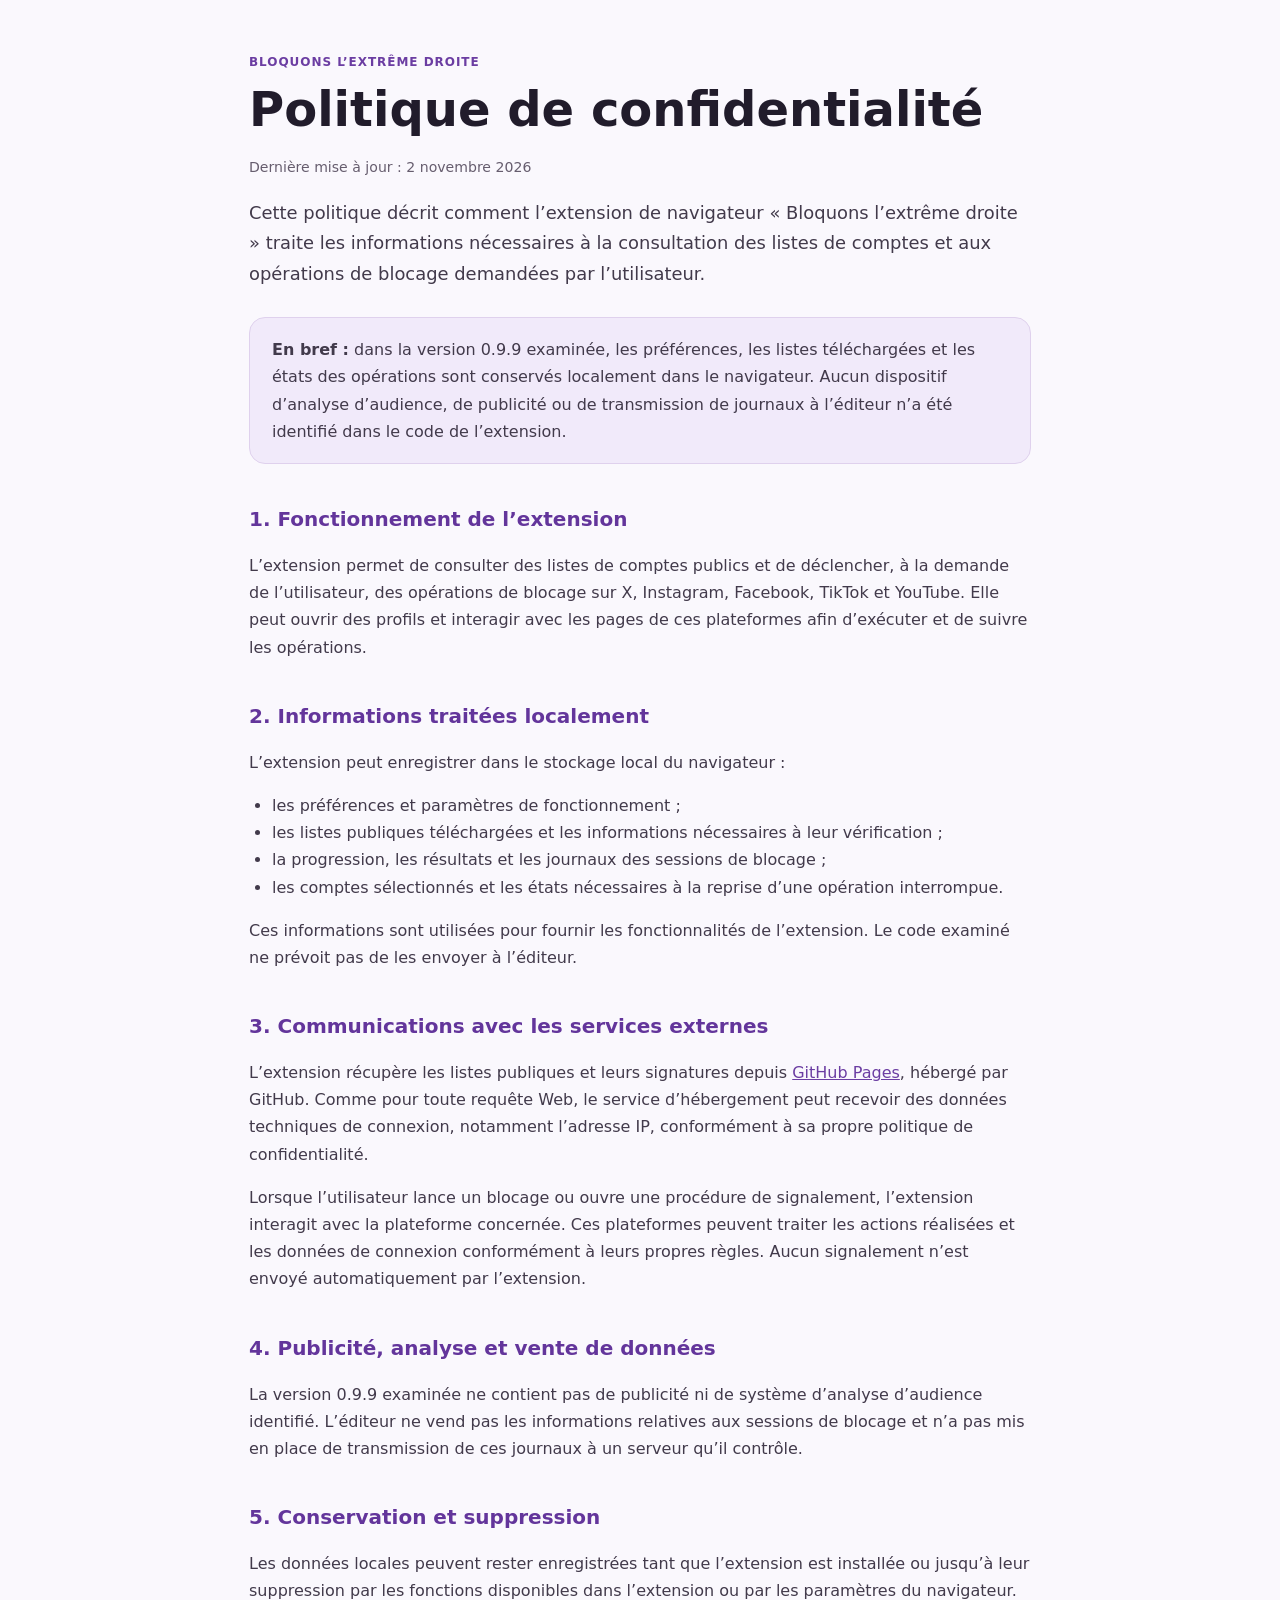
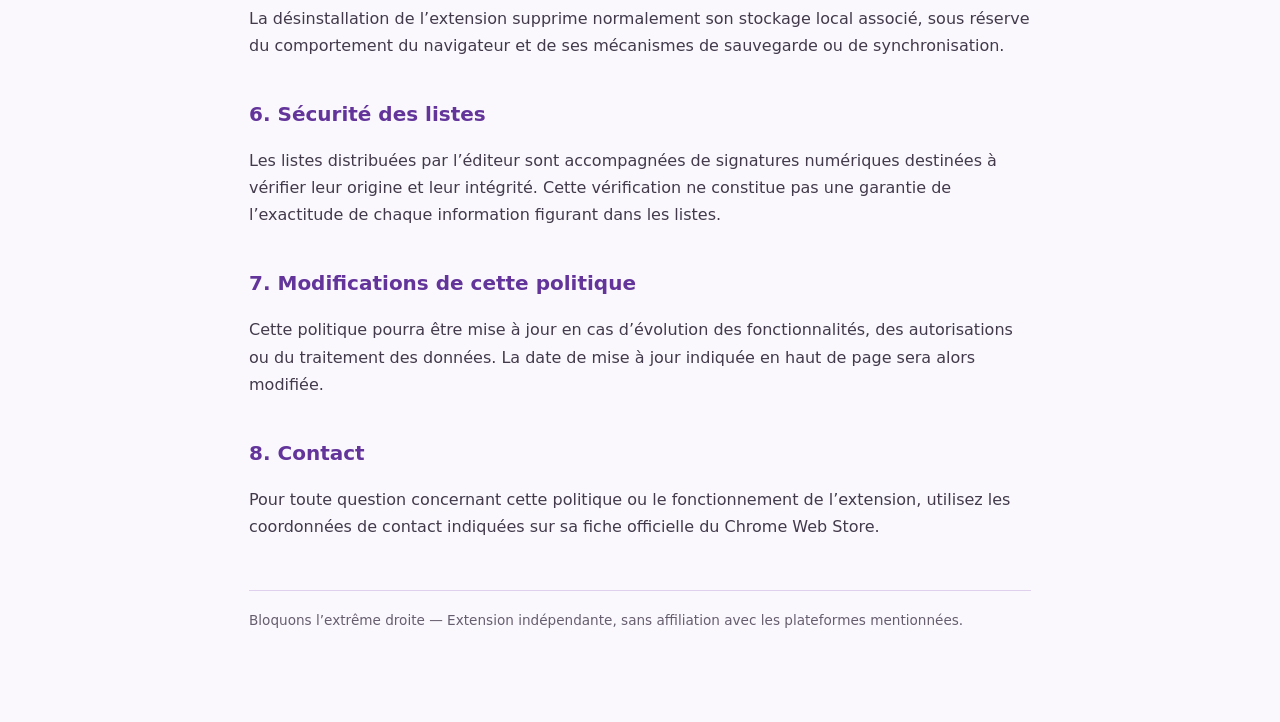
==== politique-de-confidentialite.html @ e849aea5 "Ajout de la politique de confidentialite" ====
<!doctype html>
<html lang="fr">
<head>
<meta charset="utf-8"><meta name="viewport" content="width=device-width, initial-scale=1">
<meta name="color-scheme" content="dark light">
<title>Politique de confidentialité — Bloquons l’extrême droite</title>
<style>
:root{font-family:system-ui,-apple-system,Segoe UI,Roboto,sans-serif;color-scheme:dark;background:#121118;color:#f3f0fa}*{box-sizing:border-box}body{margin:0;line-height:1.7}main{max-width:830px;margin:0 auto;padding:52px 24px 90px}h1{font-size:clamp(2rem,5vw,3rem);line-height:1.16;margin:10px 0 18px}h2{font-size:1.25rem;margin:38px 0 10px;color:#d0b5ff}p,li{color:#d7d2e0}a{color:#c6a3ff}ul{padding-left:23px}.eyebrow{color:#c6a3ff;font-weight:700;letter-spacing:.08em;text-transform:uppercase;font-size:.75rem}.lead{font-size:1.12rem}.meta{color:#a7a0b2;font-size:.88rem}.panel{background:#211d2b;border:1px solid #393046;border-radius:16px;padding:18px 22px;margin-top:28px}.panel p{margin:0}footer{border-top:1px solid #393046;margin-top:50px;padding-top:18px;color:#a7a0b2;font-size:.85rem}@media(prefers-color-scheme:light){:root{background:#faf8fd;color:#211c2b}p,li{color:#423a4b}.meta,footer{color:#665d6e}.panel{background:#f1eafa;border-color:#dfd1ed}footer{border-color:#dfd1ed}h2{color:#63359b}a,.eyebrow{color:#6b3da2}}
</style>
</head>
<body><main>
<div class="eyebrow">Bloquons l’extrême droite</div>
<h1>Politique de confidentialité</h1>
<p class="meta">Dernière mise à jour : 2 novembre 2026</p>
<p class="lead">Cette politique décrit comment l’extension de navigateur « Bloquons l’extrême droite » traite les informations nécessaires à la consultation des listes de comptes et aux opérations de blocage demandées par l’utilisateur.</p>
<div class="panel"><p><strong>En bref :</strong> dans la version 0.9.9 examinée, les préférences, les listes téléchargées et les états des opérations sont conservés localement dans le navigateur. Aucun dispositif d’analyse d’audience, de publicité ou de transmission de journaux à l’éditeur n’a été identifié dans le code de l’extension.</p></div>
<h2>1. Fonctionnement de l’extension</h2>
<p>L’extension permet de consulter des listes de comptes publics et de déclencher, à la demande de l’utilisateur, des opérations de blocage sur X, Instagram, Facebook, TikTok et YouTube. Elle peut ouvrir des profils et interagir avec les pages de ces plateformes afin d’exécuter et de suivre les opérations.</p>
<h2>2. Informations traitées localement</h2>
<p>L’extension peut enregistrer dans le stockage local du navigateur :</p>
<ul><li>les préférences et paramètres de fonctionnement ;</li><li>les listes publiques téléchargées et les informations nécessaires à leur vérification ;</li><li>la progression, les résultats et les journaux des sessions de blocage ;</li><li>les comptes sélectionnés et les états nécessaires à la reprise d’une opération interrompue.</li></ul>
<p>Ces informations sont utilisées pour fournir les fonctionnalités de l’extension. Le code examiné ne prévoit pas de les envoyer à l’éditeur.</p>
<h2>3. Communications avec les services externes</h2>
<p>L’extension récupère les listes publiques et leurs signatures depuis <a href="https://tomus45.github.io/bloquons-listes/blocklists/index.json">GitHub Pages</a>, hébergé par GitHub. Comme pour toute requête Web, le service d’hébergement peut recevoir des données techniques de connexion, notamment l’adresse IP, conformément à sa propre politique de confidentialité.</p>
<p>Lorsque l’utilisateur lance un blocage ou ouvre une procédure de signalement, l’extension interagit avec la plateforme concernée. Ces plateformes peuvent traiter les actions réalisées et les données de connexion conformément à leurs propres règles. Aucun signalement n’est envoyé automatiquement par l’extension.</p>
<h2>4. Publicité, analyse et vente de données</h2>
<p>La version 0.9.9 examinée ne contient pas de publicité ni de système d’analyse d’audience identifié. L’éditeur ne vend pas les informations relatives aux sessions de blocage et n’a pas mis en place de transmission de ces journaux à un serveur qu’il contrôle.</p>
<h2>5. Conservation et suppression</h2>
<p>Les données locales peuvent rester enregistrées tant que l’extension est installée ou jusqu’à leur suppression par les fonctions disponibles dans l’extension ou par les paramètres du navigateur. La désinstallation de l’extension supprime normalement son stockage local associé, sous réserve du comportement du navigateur et de ses mécanismes de sauvegarde ou de synchronisation.</p>
<h2>6. Sécurité des listes</h2>
<p>Les listes distribuées par l’éditeur sont accompagnées de signatures numériques destinées à vérifier leur origine et leur intégrité. Cette vérification ne constitue pas une garantie de l’exactitude de chaque information figurant dans les listes.</p>
<h2>7. Modifications de cette politique</h2>
<p>Cette politique pourra être mise à jour en cas d’évolution des fonctionnalités, des autorisations ou du traitement des données. La date de mise à jour indiquée en haut de page sera alors modifiée.</p>
<h2>8. Contact</h2>
<p>Pour toute question concernant cette politique ou le fonctionnement de l’extension, utilisez les coordonnées de contact indiquées sur sa fiche officielle du Chrome Web Store.</p>
<footer>Bloquons l’extrême droite — Extension indépendante, sans affiliation avec les plateformes mentionnées.</footer>
</main></body></html>
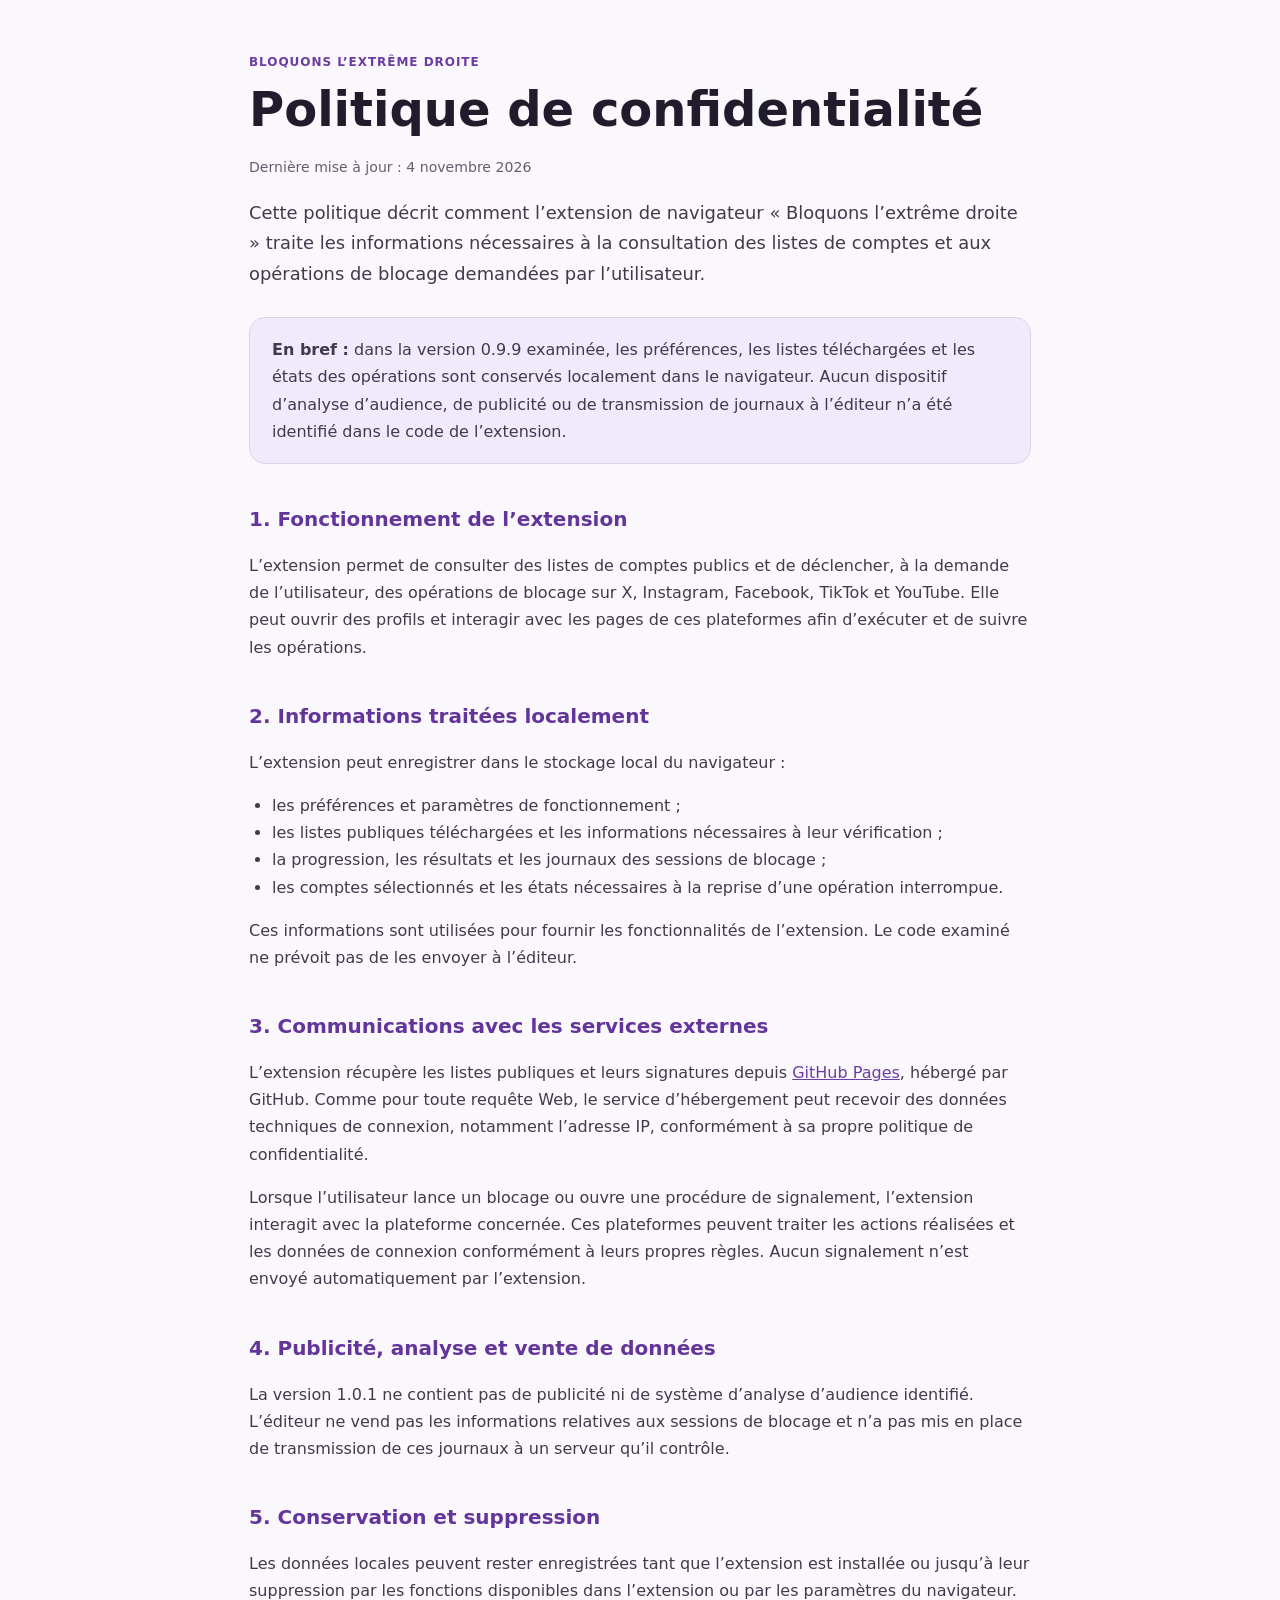
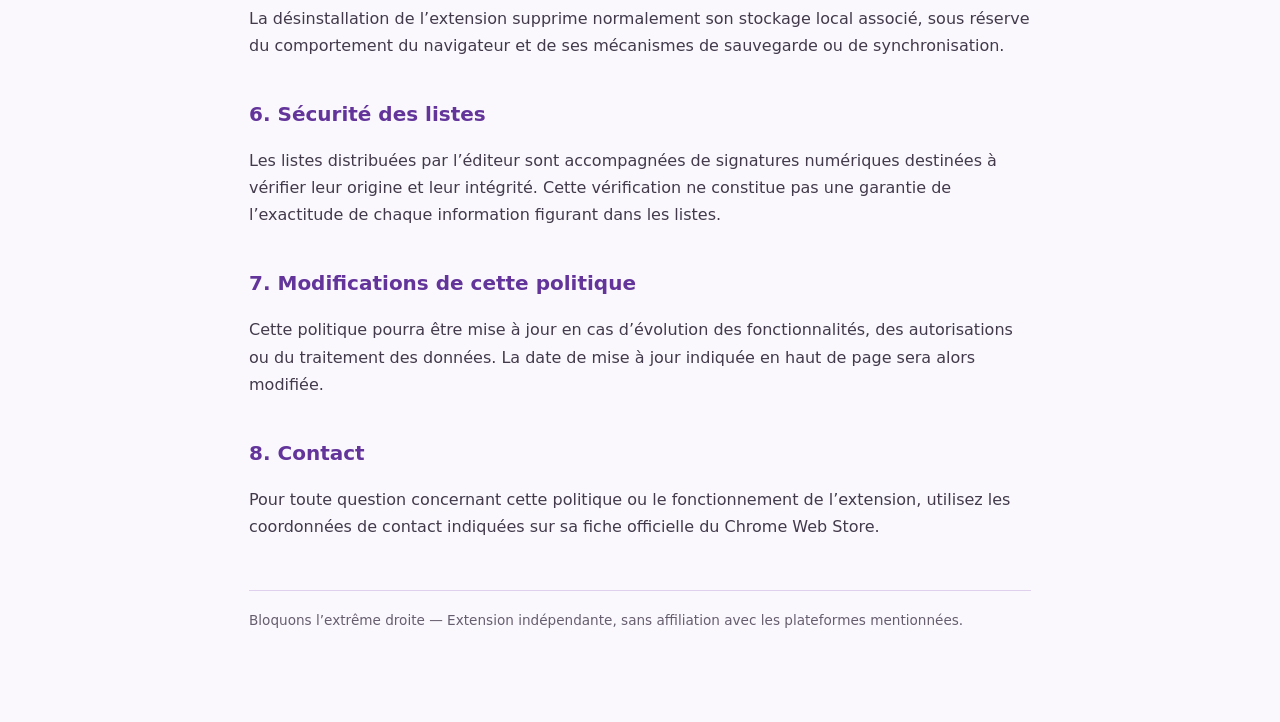
==== commit 74ab028c: "Revise privacy policy for version updates Updated the privacy policy to reflect the new version and " ====
--- a/politique-de-confidentialite.html
+++ b/politique-de-confidentialite.html
@@ -11,7 +11,7 @@
 <body><main>
 <div class="eyebrow">Bloquons l’extrême droite</div>
 <h1>Politique de confidentialité</h1>
-<p class="meta">Dernière mise à jour : 2 novembre 2026</p>
+<p class="meta">Dernière mise à jour : 4 novembre 2026</p>
 <p class="lead">Cette politique décrit comment l’extension de navigateur « Bloquons l’extrême droite » traite les informations nécessaires à la consultation des listes de comptes et aux opérations de blocage demandées par l’utilisateur.</p>
 <div class="panel"><p><strong>En bref :</strong> dans la version 0.9.9 examinée, les préférences, les listes téléchargées et les états des opérations sont conservés localement dans le navigateur. Aucun dispositif d’analyse d’audience, de publicité ou de transmission de journaux à l’éditeur n’a été identifié dans le code de l’extension.</p></div>
 <h2>1. Fonctionnement de l’extension</h2>
@@ -21,10 +21,10 @@
 <ul><li>les préférences et paramètres de fonctionnement ;</li><li>les listes publiques téléchargées et les informations nécessaires à leur vérification ;</li><li>la progression, les résultats et les journaux des sessions de blocage ;</li><li>les comptes sélectionnés et les états nécessaires à la reprise d’une opération interrompue.</li></ul>
 <p>Ces informations sont utilisées pour fournir les fonctionnalités de l’extension. Le code examiné ne prévoit pas de les envoyer à l’éditeur.</p>
 <h2>3. Communications avec les services externes</h2>
-<p>L’extension récupère les listes publiques et leurs signatures depuis <a href="https://tomus45.github.io/bloquons-listes/blocklists/index.json">GitHub Pages</a>, hébergé par GitHub. Comme pour toute requête Web, le service d’hébergement peut recevoir des données techniques de connexion, notamment l’adresse IP, conformément à sa propre politique de confidentialité.</p>
+<p>L’extension récupère les listes publiques et leurs signatures depuis <a href="https://tumuluss.github.io/bloquons-listes/blocklists/index.json">GitHub Pages</a>, hébergé par GitHub. Comme pour toute requête Web, le service d’hébergement peut recevoir des données techniques de connexion, notamment l’adresse IP, conformément à sa propre politique de confidentialité.</p>
 <p>Lorsque l’utilisateur lance un blocage ou ouvre une procédure de signalement, l’extension interagit avec la plateforme concernée. Ces plateformes peuvent traiter les actions réalisées et les données de connexion conformément à leurs propres règles. Aucun signalement n’est envoyé automatiquement par l’extension.</p>
 <h2>4. Publicité, analyse et vente de données</h2>
-<p>La version 0.9.9 examinée ne contient pas de publicité ni de système d’analyse d’audience identifié. L’éditeur ne vend pas les informations relatives aux sessions de blocage et n’a pas mis en place de transmission de ces journaux à un serveur qu’il contrôle.</p>
+<p>La version 1.0.1 ne contient pas de publicité ni de système d’analyse d’audience identifié. L’éditeur ne vend pas les informations relatives aux sessions de blocage et n’a pas mis en place de transmission de ces journaux à un serveur qu’il contrôle.</p>
 <h2>5. Conservation et suppression</h2>
 <p>Les données locales peuvent rester enregistrées tant que l’extension est installée ou jusqu’à leur suppression par les fonctions disponibles dans l’extension ou par les paramètres du navigateur. La désinstallation de l’extension supprime normalement son stockage local associé, sous réserve du comportement du navigateur et de ses mécanismes de sauvegarde ou de synchronisation.</p>
 <h2>6. Sécurité des listes</h2>
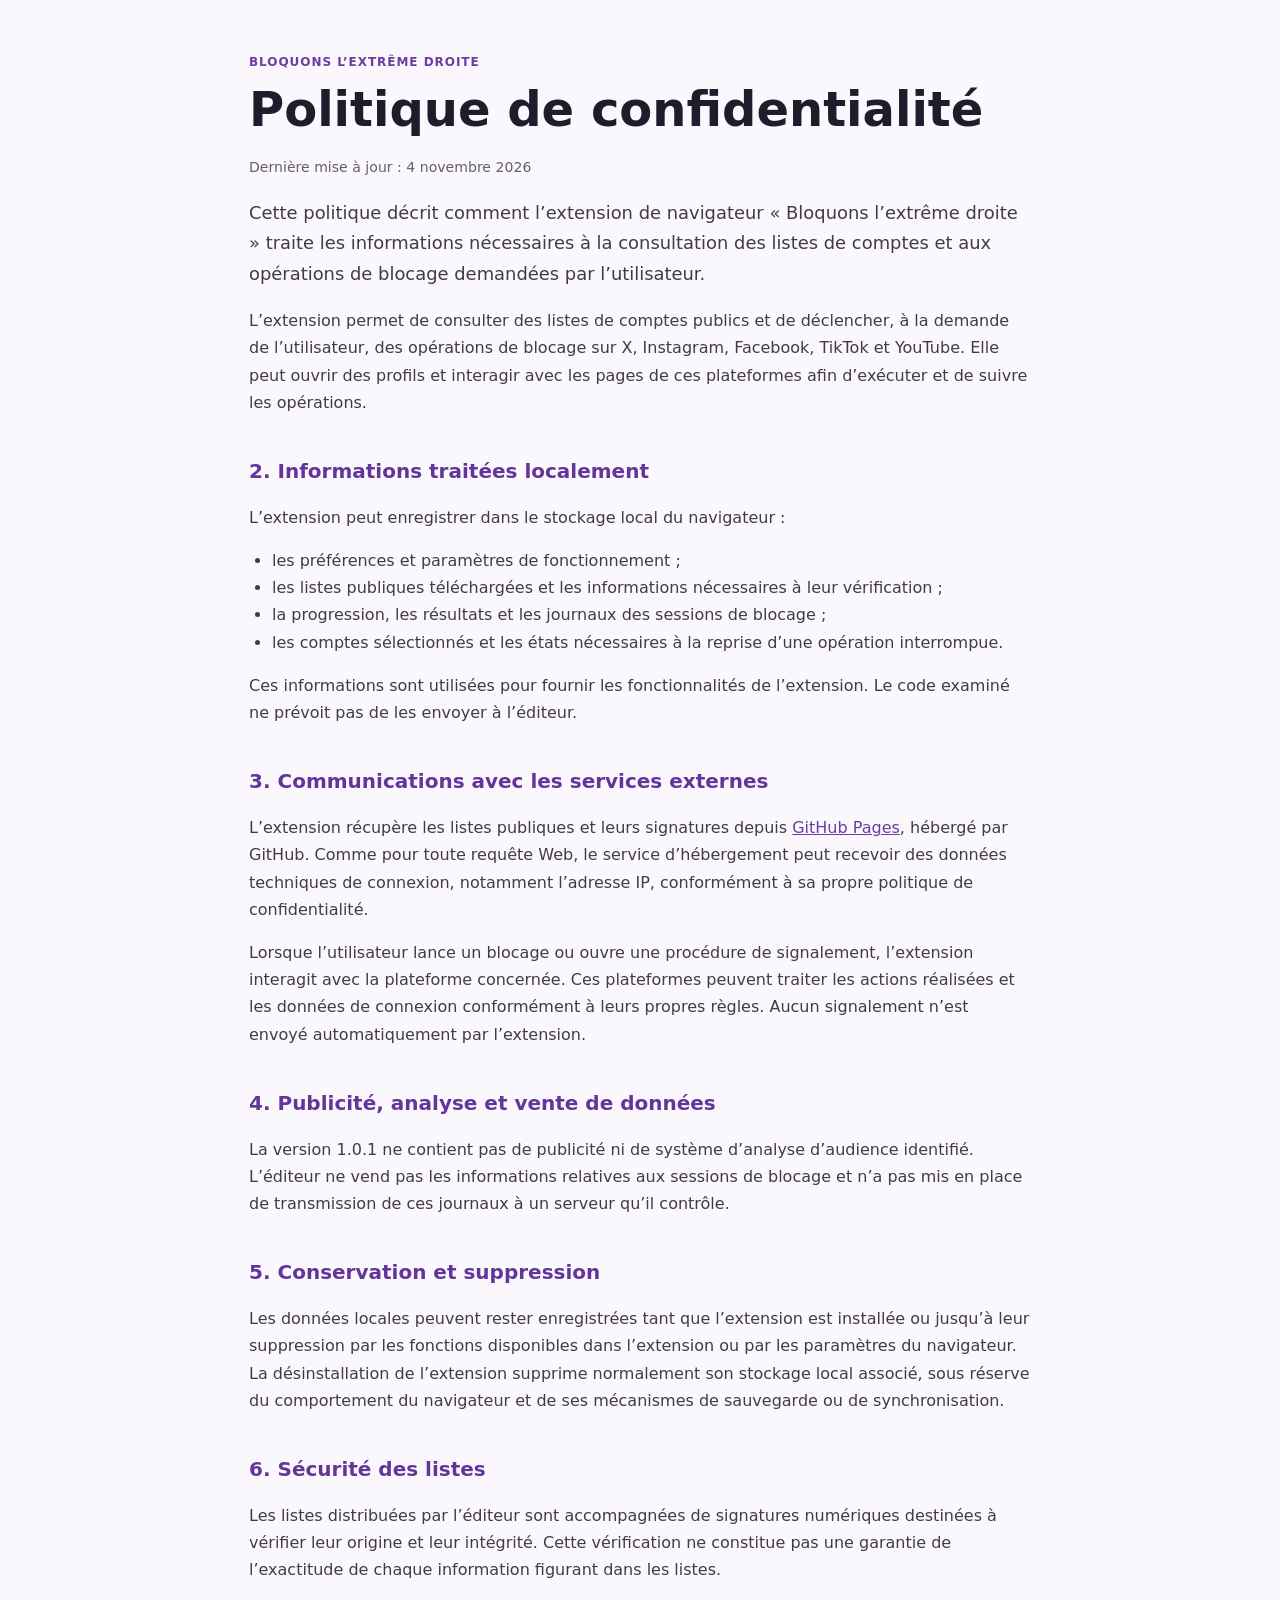
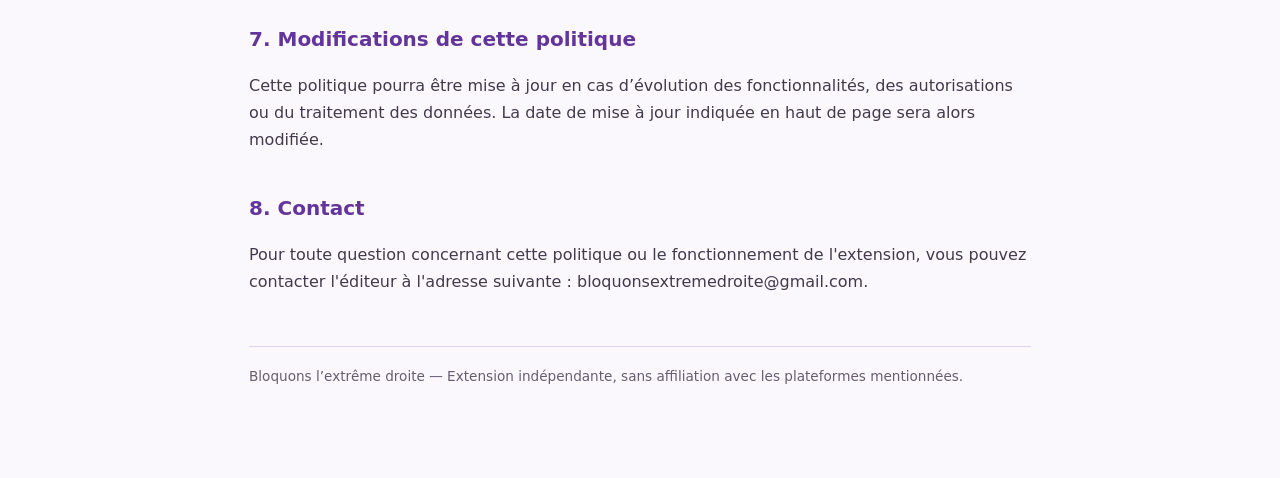
==== commit 998ee348: "Revise contact details in privacy policy Updated contact information for the extension's privacy pol" ====
--- a/politique-de-confidentialite.html
+++ b/politique-de-confidentialite.html
@@ -13,8 +13,6 @@
 <h1>Politique de confidentialité</h1>
 <p class="meta">Dernière mise à jour : 4 novembre 2026</p>
 <p class="lead">Cette politique décrit comment l’extension de navigateur « Bloquons l’extrême droite » traite les informations nécessaires à la consultation des listes de comptes et aux opérations de blocage demandées par l’utilisateur.</p>
-<div class="panel"><p><strong>En bref :</strong> dans la version 0.9.9 examinée, les préférences, les listes téléchargées et les états des opérations sont conservés localement dans le navigateur. Aucun dispositif d’analyse d’audience, de publicité ou de transmission de journaux à l’éditeur n’a été identifié dans le code de l’extension.</p></div>
-<h2>1. Fonctionnement de l’extension</h2>
 <p>L’extension permet de consulter des listes de comptes publics et de déclencher, à la demande de l’utilisateur, des opérations de blocage sur X, Instagram, Facebook, TikTok et YouTube. Elle peut ouvrir des profils et interagir avec les pages de ces plateformes afin d’exécuter et de suivre les opérations.</p>
 <h2>2. Informations traitées localement</h2>
 <p>L’extension peut enregistrer dans le stockage local du navigateur :</p>
@@ -32,6 +30,6 @@
 <h2>7. Modifications de cette politique</h2>
 <p>Cette politique pourra être mise à jour en cas d’évolution des fonctionnalités, des autorisations ou du traitement des données. La date de mise à jour indiquée en haut de page sera alors modifiée.</p>
 <h2>8. Contact</h2>
-<p>Pour toute question concernant cette politique ou le fonctionnement de l’extension, utilisez les coordonnées de contact indiquées sur sa fiche officielle du Chrome Web Store.</p>
+<p>Pour toute question concernant cette politique ou le fonctionnement de l'extension, vous pouvez contacter l'éditeur à l'adresse suivante : bloquonsextremedroite@gmail.com.</p>
 <footer>Bloquons l’extrême droite — Extension indépendante, sans affiliation avec les plateformes mentionnées.</footer>
 </main></body></html>
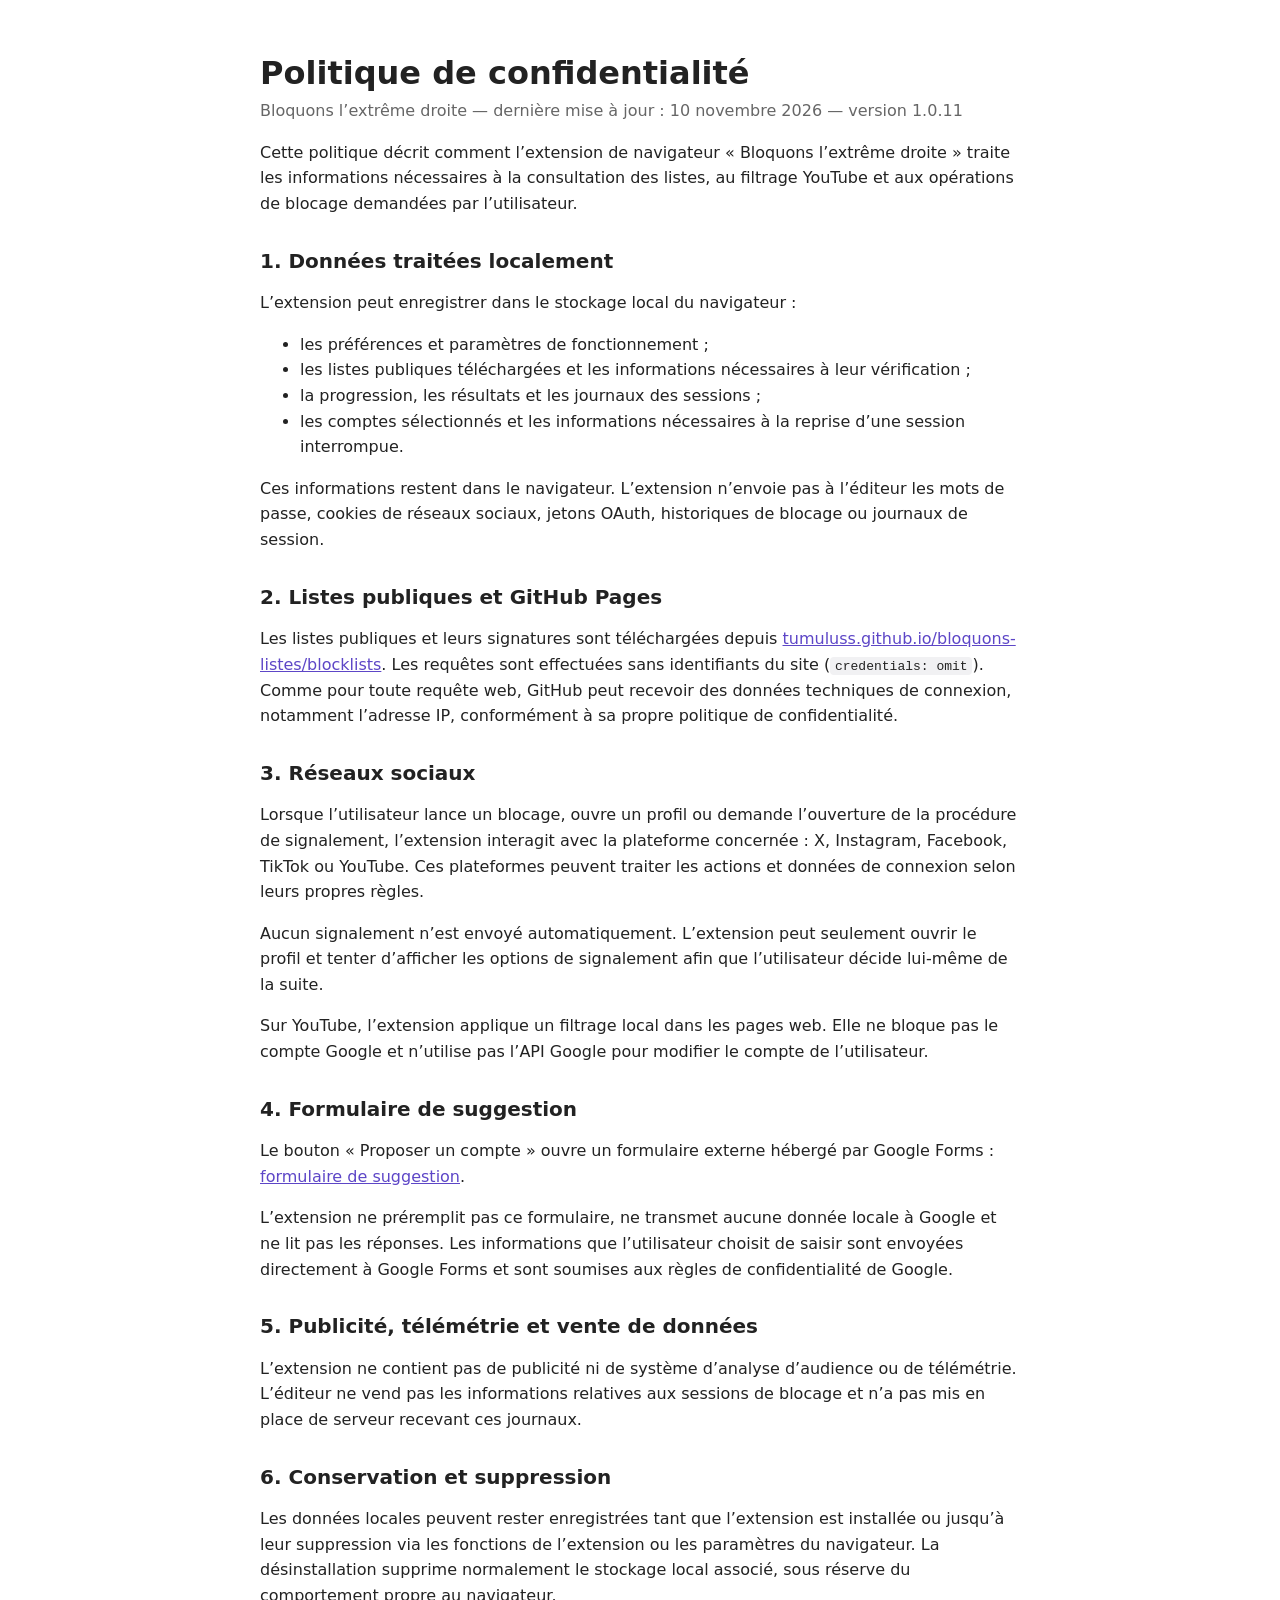
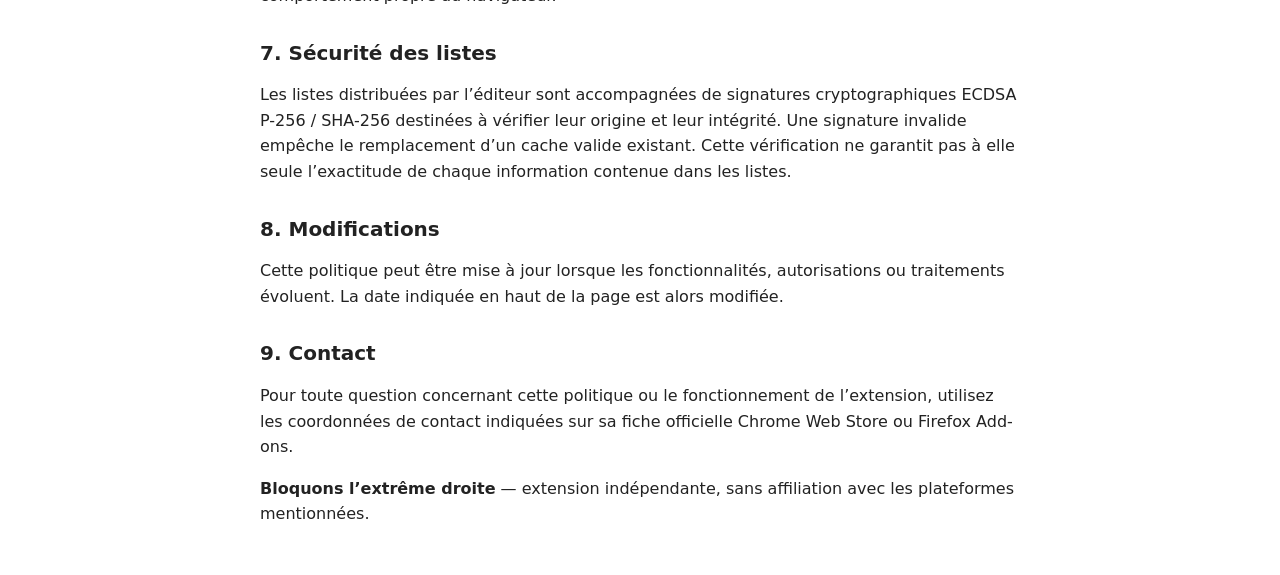
==== commit 96ab0a6c: "Mise à jour des listes signées et de la politique" ====
--- a/politique-de-confidentialite.html
+++ b/politique-de-confidentialite.html
@@ -1,35 +1,61 @@
 <!doctype html>
 <html lang="fr">
 <head>
-<meta charset="utf-8"><meta name="viewport" content="width=device-width, initial-scale=1">
-<meta name="color-scheme" content="dark light">
-<title>Politique de confidentialité — Bloquons l’extrême droite</title>
-<style>
-:root{font-family:system-ui,-apple-system,Segoe UI,Roboto,sans-serif;color-scheme:dark;background:#121118;color:#f3f0fa}*{box-sizing:border-box}body{margin:0;line-height:1.7}main{max-width:830px;margin:0 auto;padding:52px 24px 90px}h1{font-size:clamp(2rem,5vw,3rem);line-height:1.16;margin:10px 0 18px}h2{font-size:1.25rem;margin:38px 0 10px;color:#d0b5ff}p,li{color:#d7d2e0}a{color:#c6a3ff}ul{padding-left:23px}.eyebrow{color:#c6a3ff;font-weight:700;letter-spacing:.08em;text-transform:uppercase;font-size:.75rem}.lead{font-size:1.12rem}.meta{color:#a7a0b2;font-size:.88rem}.panel{background:#211d2b;border:1px solid #393046;border-radius:16px;padding:18px 22px;margin-top:28px}.panel p{margin:0}footer{border-top:1px solid #393046;margin-top:50px;padding-top:18px;color:#a7a0b2;font-size:.85rem}@media(prefers-color-scheme:light){:root{background:#faf8fd;color:#211c2b}p,li{color:#423a4b}.meta,footer{color:#665d6e}.panel{background:#f1eafa;border-color:#dfd1ed}footer{border-color:#dfd1ed}h2{color:#63359b}a,.eyebrow{color:#6b3da2}}
-</style>
+  <meta charset="utf-8">
+  <meta name="viewport" content="width=device-width,initial-scale=1">
+  <title>Politique de confidentialité — Bloquons l’extrême droite</title>
+  <meta name="description" content="Politique de confidentialité de l’extension Bloquons l’extrême droite.">
+  <style>
+    :root{color-scheme:light dark;font-family:system-ui,-apple-system,BlinkMacSystemFont,"Segoe UI",sans-serif;line-height:1.6}
+    body{max-width:760px;margin:0 auto;padding:32px 20px;color:#222;background:#fff}
+    h1,h2{line-height:1.25}h1{font-size:2rem;margin-bottom:.3rem}h2{margin-top:2rem;font-size:1.25rem}
+    .meta{color:#666;margin-top:0}a{color:#5d46c7}code{background:#f1f1f3;padding:.1rem .3rem;border-radius:.25rem}
+    @media(prefers-color-scheme:dark){body{color:#f2f2f4;background:#17171b}.meta{color:#aaa}a{color:#b7a8ff}code{background:#2a2a31}}
+  </style>
 </head>
-<body><main>
-<div class="eyebrow">Bloquons l’extrême droite</div>
-<h1>Politique de confidentialité</h1>
-<p class="meta">Dernière mise à jour : 4 novembre 2026</p>
-<p class="lead">Cette politique décrit comment l’extension de navigateur « Bloquons l’extrême droite » traite les informations nécessaires à la consultation des listes de comptes et aux opérations de blocage demandées par l’utilisateur.</p>
-<p>L’extension permet de consulter des listes de comptes publics et de déclencher, à la demande de l’utilisateur, des opérations de blocage sur X, Instagram, Facebook, TikTok et YouTube. Elle peut ouvrir des profils et interagir avec les pages de ces plateformes afin d’exécuter et de suivre les opérations.</p>
-<h2>2. Informations traitées localement</h2>
-<p>L’extension peut enregistrer dans le stockage local du navigateur :</p>
-<ul><li>les préférences et paramètres de fonctionnement ;</li><li>les listes publiques téléchargées et les informations nécessaires à leur vérification ;</li><li>la progression, les résultats et les journaux des sessions de blocage ;</li><li>les comptes sélectionnés et les états nécessaires à la reprise d’une opération interrompue.</li></ul>
-<p>Ces informations sont utilisées pour fournir les fonctionnalités de l’extension. Le code examiné ne prévoit pas de les envoyer à l’éditeur.</p>
-<h2>3. Communications avec les services externes</h2>
-<p>L’extension récupère les listes publiques et leurs signatures depuis <a href="https://tumuluss.github.io/bloquons-listes/blocklists/index.json">GitHub Pages</a>, hébergé par GitHub. Comme pour toute requête Web, le service d’hébergement peut recevoir des données techniques de connexion, notamment l’adresse IP, conformément à sa propre politique de confidentialité.</p>
-<p>Lorsque l’utilisateur lance un blocage ou ouvre une procédure de signalement, l’extension interagit avec la plateforme concernée. Ces plateformes peuvent traiter les actions réalisées et les données de connexion conformément à leurs propres règles. Aucun signalement n’est envoyé automatiquement par l’extension.</p>
-<h2>4. Publicité, analyse et vente de données</h2>
-<p>La version 1.0.1 ne contient pas de publicité ni de système d’analyse d’audience identifié. L’éditeur ne vend pas les informations relatives aux sessions de blocage et n’a pas mis en place de transmission de ces journaux à un serveur qu’il contrôle.</p>
-<h2>5. Conservation et suppression</h2>
-<p>Les données locales peuvent rester enregistrées tant que l’extension est installée ou jusqu’à leur suppression par les fonctions disponibles dans l’extension ou par les paramètres du navigateur. La désinstallation de l’extension supprime normalement son stockage local associé, sous réserve du comportement du navigateur et de ses mécanismes de sauvegarde ou de synchronisation.</p>
-<h2>6. Sécurité des listes</h2>
-<p>Les listes distribuées par l’éditeur sont accompagnées de signatures numériques destinées à vérifier leur origine et leur intégrité. Cette vérification ne constitue pas une garantie de l’exactitude de chaque information figurant dans les listes.</p>
-<h2>7. Modifications de cette politique</h2>
-<p>Cette politique pourra être mise à jour en cas d’évolution des fonctionnalités, des autorisations ou du traitement des données. La date de mise à jour indiquée en haut de page sera alors modifiée.</p>
-<h2>8. Contact</h2>
-<p>Pour toute question concernant cette politique ou le fonctionnement de l'extension, vous pouvez contacter l'éditeur à l'adresse suivante : bloquonsextremedroite@gmail.com.</p>
-<footer>Bloquons l’extrême droite — Extension indépendante, sans affiliation avec les plateformes mentionnées.</footer>
-</main></body></html>
+<body>
+  <h1>Politique de confidentialité</h1>
+  <p class="meta">Bloquons l’extrême droite — dernière mise à jour : 10 novembre 2026 — version 1.0.11</p>
+
+  <p>Cette politique décrit comment l’extension de navigateur « Bloquons l’extrême droite » traite les informations nécessaires à la consultation des listes, au filtrage YouTube et aux opérations de blocage demandées par l’utilisateur.</p>
+
+  <h2>1. Données traitées localement</h2>
+  <p>L’extension peut enregistrer dans le stockage local du navigateur :</p>
+  <ul>
+    <li>les préférences et paramètres de fonctionnement ;</li>
+    <li>les listes publiques téléchargées et les informations nécessaires à leur vérification ;</li>
+    <li>la progression, les résultats et les journaux des sessions ;</li>
+    <li>les comptes sélectionnés et les informations nécessaires à la reprise d’une session interrompue.</li>
+  </ul>
+  <p>Ces informations restent dans le navigateur. L’extension n’envoie pas à l’éditeur les mots de passe, cookies de réseaux sociaux, jetons OAuth, historiques de blocage ou journaux de session.</p>
+
+  <h2>2. Listes publiques et GitHub Pages</h2>
+  <p>Les listes publiques et leurs signatures sont téléchargées depuis <a href="https://tumuluss.github.io/bloquons-listes/blocklists/" rel="noopener noreferrer">tumuluss.github.io/bloquons-listes/blocklists</a>. Les requêtes sont effectuées sans identifiants du site (<code>credentials: omit</code>). Comme pour toute requête web, GitHub peut recevoir des données techniques de connexion, notamment l’adresse IP, conformément à sa propre politique de confidentialité.</p>
+
+  <h2>3. Réseaux sociaux</h2>
+  <p>Lorsque l’utilisateur lance un blocage, ouvre un profil ou demande l’ouverture de la procédure de signalement, l’extension interagit avec la plateforme concernée : X, Instagram, Facebook, TikTok ou YouTube. Ces plateformes peuvent traiter les actions et données de connexion selon leurs propres règles.</p>
+  <p>Aucun signalement n’est envoyé automatiquement. L’extension peut seulement ouvrir le profil et tenter d’afficher les options de signalement afin que l’utilisateur décide lui-même de la suite.</p>
+  <p>Sur YouTube, l’extension applique un filtrage local dans les pages web. Elle ne bloque pas le compte Google et n’utilise pas l’API Google pour modifier le compte de l’utilisateur.</p>
+
+  <h2>4. Formulaire de suggestion</h2>
+  <p>Le bouton « Proposer un compte » ouvre un formulaire externe hébergé par Google Forms : <a href="https://forms.gle/TBN1RXRQv9doNbs39" rel="noopener noreferrer">formulaire de suggestion</a>.</p>
+  <p>L’extension ne préremplit pas ce formulaire, ne transmet aucune donnée locale à Google et ne lit pas les réponses. Les informations que l’utilisateur choisit de saisir sont envoyées directement à Google Forms et sont soumises aux règles de confidentialité de Google.</p>
+
+  <h2>5. Publicité, télémétrie et vente de données</h2>
+  <p>L’extension ne contient pas de publicité ni de système d’analyse d’audience ou de télémétrie. L’éditeur ne vend pas les informations relatives aux sessions de blocage et n’a pas mis en place de serveur recevant ces journaux.</p>
+
+  <h2>6. Conservation et suppression</h2>
+  <p>Les données locales peuvent rester enregistrées tant que l’extension est installée ou jusqu’à leur suppression via les fonctions de l’extension ou les paramètres du navigateur. La désinstallation supprime normalement le stockage local associé, sous réserve du comportement propre au navigateur.</p>
+
+  <h2>7. Sécurité des listes</h2>
+  <p>Les listes distribuées par l’éditeur sont accompagnées de signatures cryptographiques ECDSA P-256 / SHA-256 destinées à vérifier leur origine et leur intégrité. Une signature invalide empêche le remplacement d’un cache valide existant. Cette vérification ne garantit pas à elle seule l’exactitude de chaque information contenue dans les listes.</p>
+
+  <h2>8. Modifications</h2>
+  <p>Cette politique peut être mise à jour lorsque les fonctionnalités, autorisations ou traitements évoluent. La date indiquée en haut de la page est alors modifiée.</p>
+
+  <h2>9. Contact</h2>
+  <p>Pour toute question concernant cette politique ou le fonctionnement de l’extension, utilisez les coordonnées de contact indiquées sur sa fiche officielle Chrome Web Store ou Firefox Add-ons.</p>
+
+  <p><strong>Bloquons l’extrême droite</strong> — extension indépendante, sans affiliation avec les plateformes mentionnées.</p>
+</body>
+</html>
